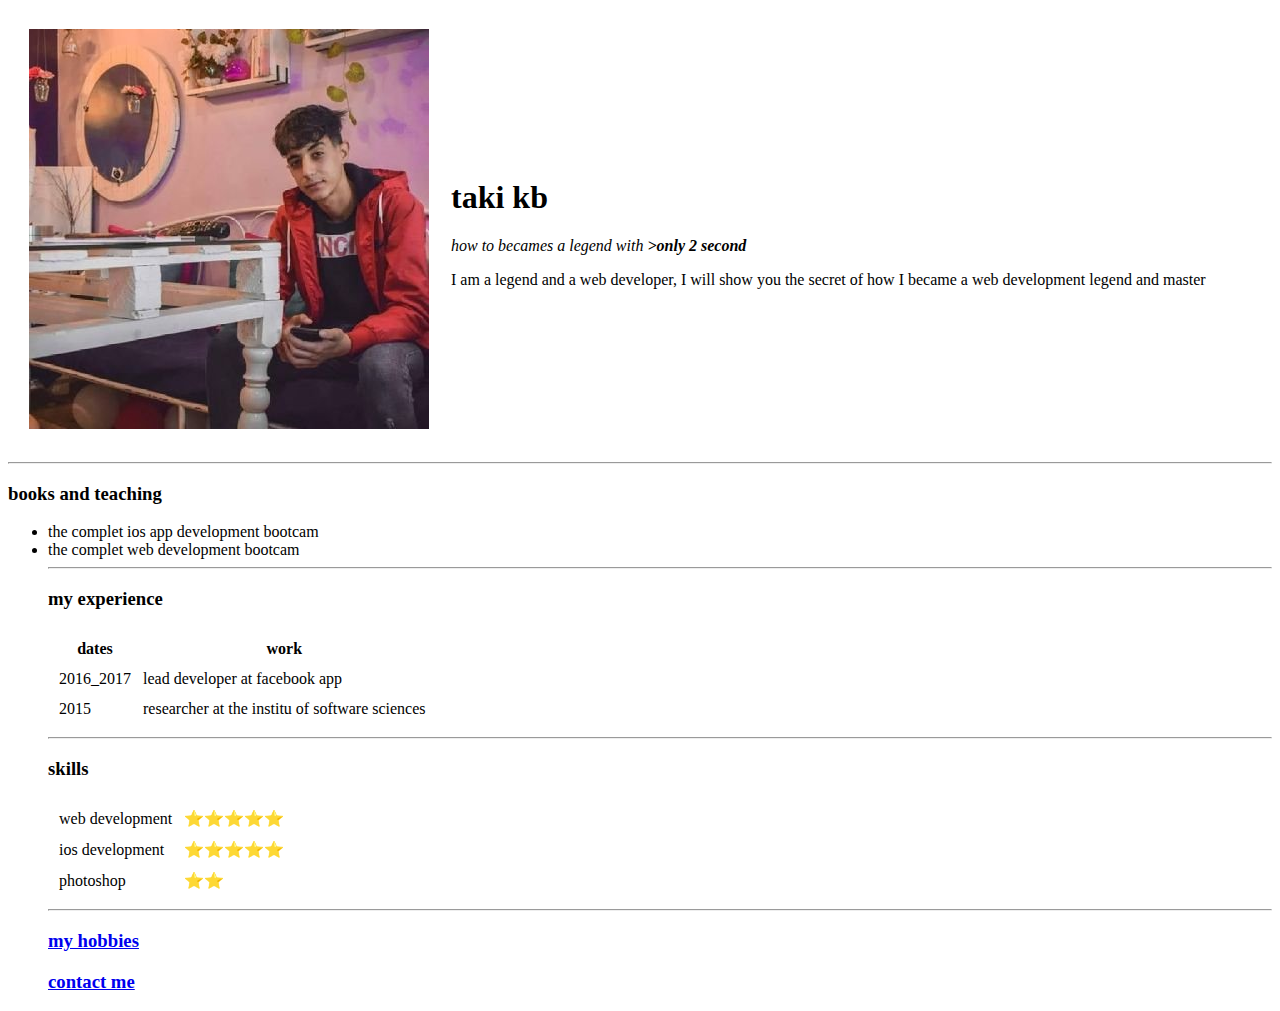
==== index.html @ b7101762 "add initial cv website files" ====
<!DOCTYPE html>
<html lang="en" dir="ltr">

<head>
  <meta charset="utf-8">
  <title>taki's personal site</title>
</head>

<body>
  <table cellspacing="20">
    <tr>
      <td><img src="taki.jpg" alt="taki_profile_images"></td>
      <td><h1>taki kb</h1>
      <p><em>how to becames a legend with <strong>>only 2 second</strong></em></p>
      <p>
    I am a legend and a web developer, I will show you the secret of how I became a web development legend and master</p></td>
    </tr>
  </table>
<hr>
<h3>books and teaching</h3>
<ul>
  <li>the complet ios app development bootcam</li>
  <li>the complet web development bootcam</li>
  <hr>
  <h3>my experience</h3>
  <table cellspacing="10">
    <thead>
      <tr>
        <th>dates</th>
        <th>work</th>
      </tr>
    </thead>
    <tbody>
      <tr>
        <td>2016_2017</td>
        <td>lead developer at facebook app</td>
      </tr>
      <tr>
        <td>2015</td>
        <td>researcher at the institu of software sciences</td>
      </tr>
    </tbody>
  </table>
  <hr>
  <h3>skills</h3>
  <table cellspacing="10">
    <tr>
      <td>web development</td>
      <td>⭐⭐⭐⭐⭐</td>
    </tr>
    <tr>
      <td>ios development</td>
      <td>⭐⭐⭐⭐⭐</td>
    </tr>
    <tr>
      <td>photoshop</td>
      <td>⭐⭐</td>
    </tr>
  </table>
  <hr>
<h3><a href="my hobbies.html">my hobbies</a></h3>
<h3><a href="contact.html">contact me</a></h3>
</ul>
</body>
</html>
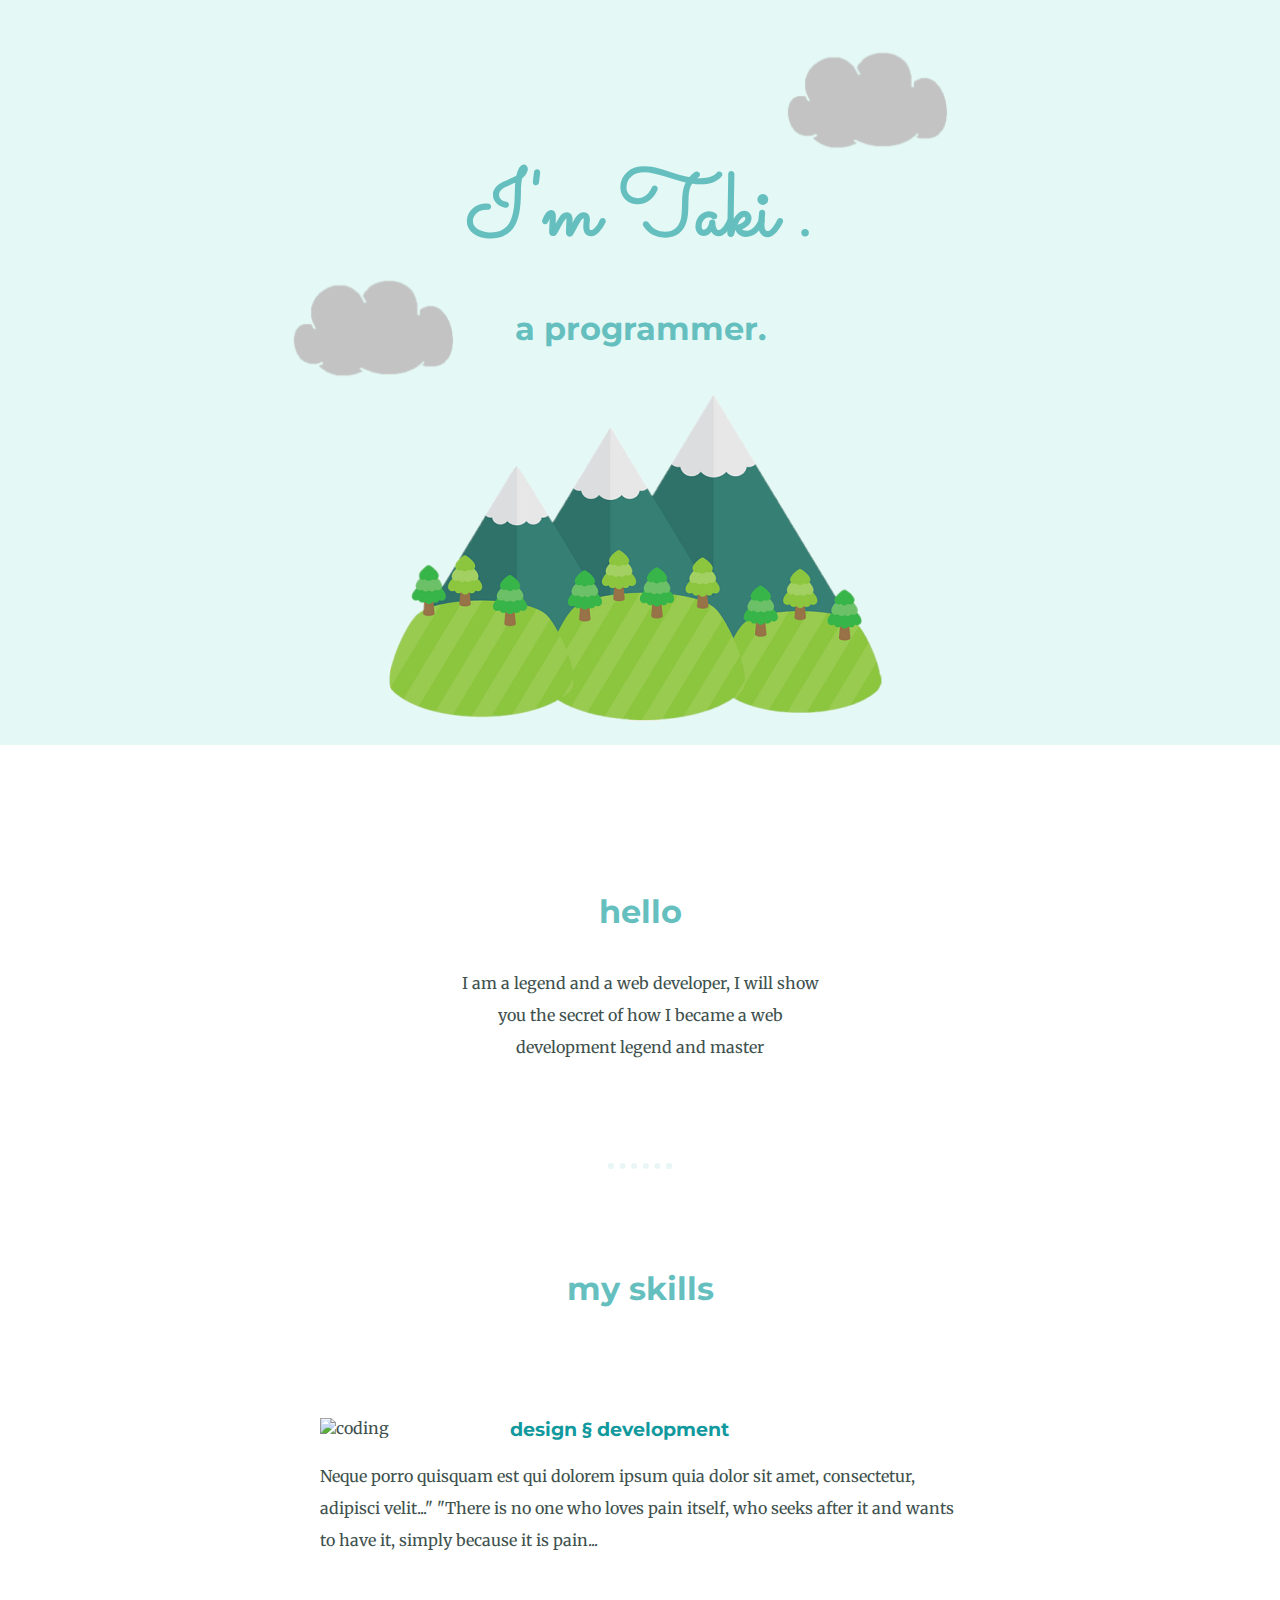
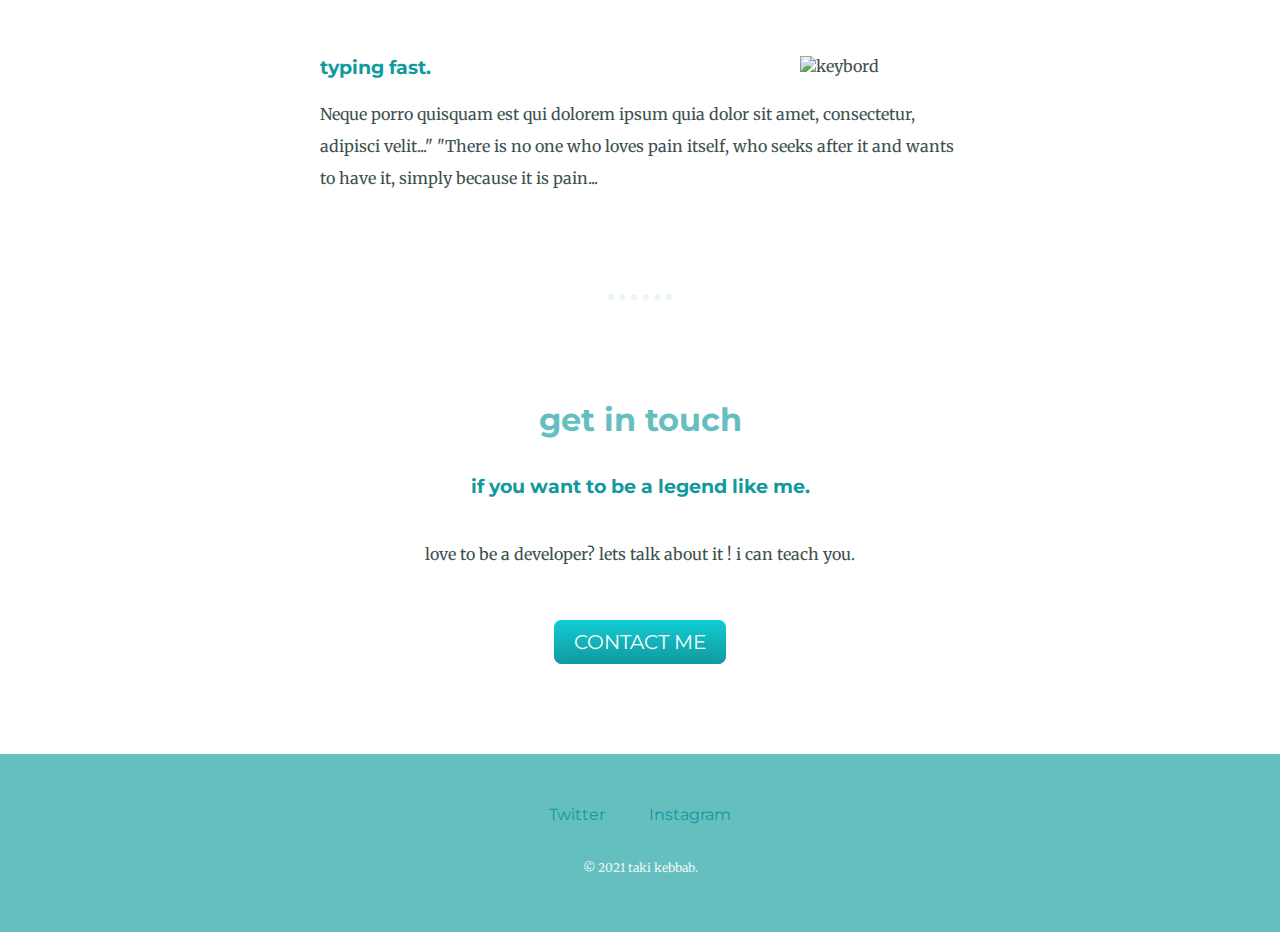
==== commit 91215a2a: "add initial cv website files" ====
--- a/index.html
+++ b/index.html
@@ -1,65 +1,63 @@
 <!DOCTYPE html>
 <html lang="en" dir="ltr">
+  <head>
+    <meta charset="utf-8">
+    <title>taki kebbab</title>
+    <link rel="stylesheet" href="css/styles.css">
+    <link rel="icon" href="favicon.ico">
+    <link rel="preconnect" href="https://fonts.googleapis.com">
+    <link rel="preconnect" href="https://fonts.gstatic.com" crossorigin>
+    <link href="https://fonts.googleapis.com/css2?family=Merriweather:wght@700&family=Montserrat:wght@700&family=Sacramento&display=swap" rel="stylesheet">
+  <body>
 
-<head>
-  <meta charset="utf-8">
-  <title>taki's personal site</title>
-</head>
+    <div class="top_container">
+      <img class="top_cloud"src="images/h.png" alt="cloud img">
+      <h1>I'm Taki .</h1>
+      <h2>a programmer.</h2>
+        <img class="bottom_cloud"src="images/h.png" alt="cloud img">
+        <img src="images/m.png" alt="mountain img">
+    </div>
+<div class="middle_container">
 
-<body>
-  <table cellspacing="20">
-    <tr>
-      <td><img src="taki.jpg" alt="taki_profile_images"></td>
-      <td><h1>taki kb</h1>
-      <p><em>how to becames a legend with <strong>>only 2 second</strong></em></p>
-      <p>
-    I am a legend and a web developer, I will show you the secret of how I became a web development legend and master</p></td>
-    </tr>
-  </table>
+      <div class="profile">
+        <img src="file:///C:/Users/hp/AppData/Local/atom/app-1.58.0/web%20development/HTML-personal%20site/takikb.png" alt="">
+        <h2>hello</h2>
+        <p class="intro">I am a legend and a web developer, I will show you the secret of how I became a web development legend and master</p>
+      </div>
+
 <hr>
-<h3>books and teaching</h3>
-<ul>
-  <li>the complet ios app development bootcam</li>
-  <li>the complet web development bootcam</li>
-  <hr>
-  <h3>my experience</h3>
-  <table cellspacing="10">
-    <thead>
-      <tr>
-        <th>dates</th>
-        <th>work</th>
-      </tr>
-    </thead>
-    <tbody>
-      <tr>
-        <td>2016_2017</td>
-        <td>lead developer at facebook app</td>
-      </tr>
-      <tr>
-        <td>2015</td>
-        <td>researcher at the institu of software sciences</td>
-      </tr>
-    </tbody>
-  </table>
-  <hr>
-  <h3>skills</h3>
-  <table cellspacing="10">
-    <tr>
-      <td>web development</td>
-      <td>⭐⭐⭐⭐⭐</td>
-    </tr>
-    <tr>
-      <td>ios development</td>
-      <td>⭐⭐⭐⭐⭐</td>
-    </tr>
-    <tr>
-      <td>photoshop</td>
-      <td>⭐⭐</td>
-    </tr>
-  </table>
-  <hr>
-<h3><a href="my hobbies.html">my hobbies</a></h3>
-<h3><a href="contact.html">contact me</a></h3>
-</ul>
-</body>
+
+       <div class="skills">
+<h2>my skills</h2>
+    <div class="skill_row">
+          <img class="hmoud" src="https://media1.giphy.com/media/iGpHt2H22k1orjgT9b/200w.webp?cid=ecf05e470l22xax4xcoiq24wz4ny4b03exvr6bmcuubum6xr&rid=200w.webp&ct=g" alt="coding">
+          <h3>design § development</h3>
+          <p>Neque porro quisquam est qui dolorem ipsum quia dolor sit amet, consectetur, adipisci velit..."
+"There is no one who loves pain itself, who seeks after it and wants to have it, simply because it is pain...</p>
+    </div>
+    <div class="skill_row">
+          <img class="jj" src="https://media2.giphy.com/media/3o7aCTfyhYawdOXcFW/200w.webp?cid=ecf05e47xy87avah578nl0cc29yhm14ar0lsq5xgpwo33p7a&rid=200w.webp&ct=g" alt="keybord">
+          <h3>typing fast.</h3>
+          <p>Neque porro quisquam est qui dolorem ipsum quia dolor sit amet, consectetur, adipisci velit..."
+"There is no one who loves pain itself, who seeks after it and wants to have it, simply because it is pain...</p>
+    </div>
+       </div>
+
+<hr>
+
+    <div class="contact">
+        <h2>get in touch</h2>
+        <h3>if you want to be a legend like me.</h3>
+        <p class="contact-message">love to be a developer?  lets talk about it !  i can teach you.</p>
+        <a class="btn"href="mailto:kebbabtaki@gmail.com">CONTACT ME</a>
+      </div>
+</div>
+
+    <div class="bottom_container">
+        <a class="footer-link" href="https://twitter.com/KebbabTaki">Twitter</a>
+        <a class="footer-link" href="https://www.instagram.com/t2kb_/">Instagram</a>
+        <p class="copyright">© 2021 taki kebbab.</p>
+      </div>
+
+  </body>
 </html>
--- a/css/styles.css
+++ b/css/styles.css
@@ -0,0 +1,127 @@
+
+body {
+  color: #40514E;
+  margin: 0px;
+  text-align: center;
+font-family: 'Merriweather', serif;
+}
+
+h1 {
+  margin: 50px auto 0 auto;
+font-family: 'Sacramento', cursive;
+font-size: 5.625rem;
+color: #66bfbf;
+}
+h2 {
+  font-family: 'Montserrat', sans-serif;
+  font-size: 2rem;
+  color: #66bfbf;
+  padding-bottom: 10px;
+}
+h3 {
+  font-family: 'Montserrat', sans-serif;
+  color: #11999e;
+}
+p {
+  line-height: 2;
+}
+hr {
+border: dotted #EAF6F6 6px;
+border-bottom: none;
+width:4%;
+margin: 100px auto;
+}
+a {
+  color: #11999e;
+  font-family: 'Montserrat', sans-serif;
+  margin: 10px 20px;
+  text-decoration: none;
+}
+a:hover{
+  color: #EAF6F6;
+}
+
+.top_container {
+background-color: #E4F9F5;
+position: relative;
+padding-top: 100px;
+}
+
+.middle_container {
+  margin: 100px 0;
+}
+.bottom_container {
+background-color: #66bfbf;
+padding: 50px 0 20px;
+
+}
+.bottom_cloud {
+  position: absolute;
+  left: 250px;
+  bottom: 350px;
+}
+
+.intro {
+  width: 30%;
+  margin: auto;
+}
+
+.top_cloud {
+  position: absolute;
+  right: 300px;
+  top: 40px;
+}
+
+ .skill_row {
+   width: 50%;
+margin: 100px auto;
+text-align: left;
+ }
+
+.hmoud {
+  width: 25%;
+  float: left;
+  margin-right: 30px;
+}
+
+.jj {
+  width: 25%;
+  float: right;
+  margin-left: 30px;
+}
+.contact-message {
+  width: 40%;
+  margin: 40px auto 60px;
+}
+.copyright {
+  color: #EAF6F6;
+  font-size: 0.75rem;
+  padding: 20px 0;
+}
+
+.btn {
+  background: #11cdd4;
+  background-image: -webkit-linear-gradient(top, #11cdd4, #11999e);
+  background-image: -moz-linear-gradient(top, #11cdd4, #11999e);
+  background-image: -ms-linear-gradient(top, #11cdd4, #11999e);
+  background-image: -o-linear-gradient(top, #11cdd4, #11999e);
+  background-image: linear-gradient(to bottom, #11cdd4, #11999e);
+  -webkit-border-radius: 8;
+  -moz-border-radius: 8;
+  border-radius: 8px;
+  font-family: 'Montserrat', sans-serif;
+  color: #ffffff;
+  font-size: 20px;
+  padding: 10px 20px 10px 20px;
+  text-decoration: none;
+}
+
+.btn:hover {
+  background: #30e3cb;
+  background-image: -webkit-linear-gradient(top, #30e3cb, #2bc4ad);
+  background-image: -moz-linear-gradient(top, #30e3cb, #2bc4ad);
+  background-image: -ms-linear-gradient(top, #30e3cb, #2bc4ad);
+  background-image: -o-linear-gradient(top, #30e3cb, #2bc4ad);
+  background-image: linear-gradient(to bottom, #30e3cb, #2bc4ad);
+  text-decoration: none;
+}
